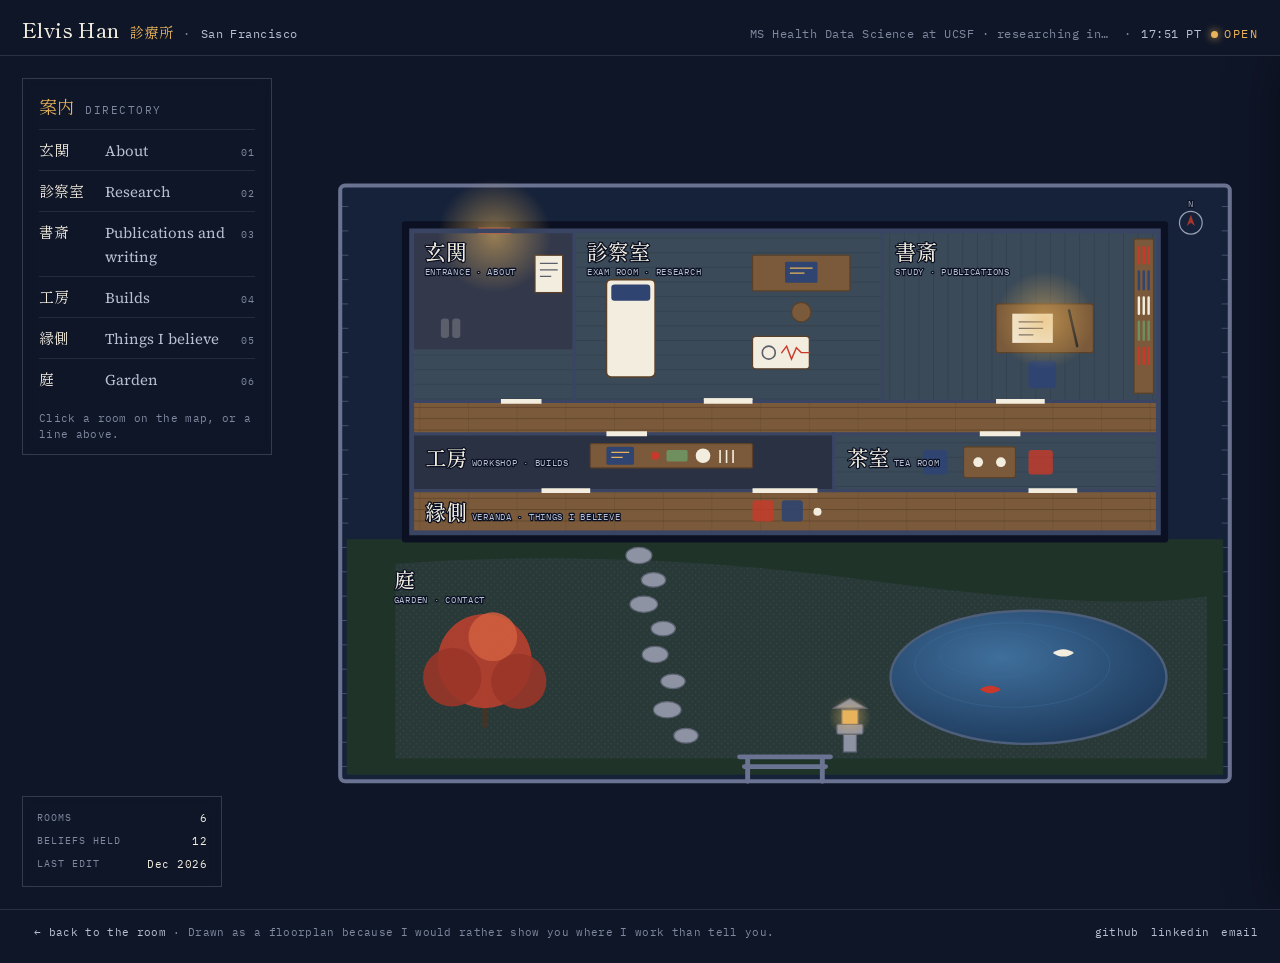
==== map.html @ 02e144aa "Adding an image render and updating files room v2.4" ====
<!doctype html>
<html lang="en">
<head>
<meta charset="utf-8">
<meta name="viewport" content="width=device-width, initial-scale=1">
<title>Elvis Han · site map</title>
<meta name="description" content="Elvis Han. Health data science, machine learning, and a running list of things I believe.">
<link rel="preconnect" href="https://fonts.googleapis.com">
<link rel="preconnect" href="https://fonts.gstatic.com" crossorigin>
<link rel="stylesheet" href="style.css">
</head>
<body>

<!-- ============ top strip ============ -->
<header class="strip">
  <div class="strip-left">
    <span class="strip-name" id="site-name">Elvis Han</span>
    <span class="strip-kanji">診療所</span>
    <span class="strip-sep" aria-hidden="true">·</span>
    <span class="strip-loc" id="site-loc">San Francisco</span>
  </div>
  <div class="strip-right">
    <span class="strip-now" id="site-now"></span>
    <span class="strip-sep" aria-hidden="true">·</span>
    <span class="strip-time"><span id="clock">--:--</span> PT</span>
    <span class="strip-open"><i></i>open</span>
  </div>
</header>

<!-- ============ map stage ============ -->
<main class="stage">

  <!-- directory (left) -->
  <nav class="directory" aria-label="Rooms">
    <div class="dir-head">
      <span class="dir-kanji">案内</span>
      <span class="dir-title">Directory</span>
    </div>
    <ol class="dir-list" id="dir-list"></ol>
    <p class="dir-hint">Click a room on the map, or a line above.</p>
  </nav>

  <!-- the floorplan -->
  <div class="map-wrap">
    <svg id="map" viewBox="0 0 1200 800" role="img" aria-labelledby="map-title" preserveAspectRatio="xMidYMid meet">
      <title id="map-title">Floorplan of a small clinic and garden. Each room opens a section of the site.</title>
      <defs>
        <pattern id="tatami" width="18" height="18" patternUnits="userSpaceOnUse">
          <rect width="18" height="18" fill="var(--tatami)"/>
          <path d="M0 9 H18" stroke="var(--tatami-line)" stroke-width="0.6"/>
        </pattern>
        <pattern id="tatami-v" width="18" height="18" patternUnits="userSpaceOnUse">
          <rect width="18" height="18" fill="var(--tatami)"/>
          <path d="M9 0 V18" stroke="var(--tatami-line)" stroke-width="0.6"/>
        </pattern>
        <pattern id="planks" width="60" height="14" patternUnits="userSpaceOnUse">
          <rect width="60" height="14" fill="var(--wood)"/>
          <path d="M0 13.5 H60" stroke="var(--wood-line)" stroke-width="1"/>
          <path d="M30 0 V14" stroke="var(--wood-line)" stroke-width="0.6" opacity=".6"/>
        </pattern>
        <pattern id="gravel" width="8" height="8" patternUnits="userSpaceOnUse">
          <rect width="8" height="8" fill="var(--gravel)"/>
          <circle cx="2" cy="2" r=".6" fill="var(--gravel-dot)"/>
          <circle cx="6" cy="6" r=".6" fill="var(--gravel-dot)"/>
        </pattern>
        <radialGradient id="lantern" cx="50%" cy="50%" r="50%">
          <stop offset="0" stop-color="var(--gold)" stop-opacity=".55"/>
          <stop offset="1" stop-color="var(--gold)" stop-opacity="0"/>
        </radialGradient>
        <radialGradient id="pond" cx="40%" cy="35%" r="70%">
          <stop offset="0" stop-color="var(--water-hi)"/>
          <stop offset="1" stop-color="var(--water)"/>
        </radialGradient>
        <filter id="glow" x="-20%" y="-20%" width="140%" height="140%">
          <feGaussianBlur stdDeviation="6" result="b"/>
          <feMerge><feMergeNode in="b"/><feMergeNode in="SourceGraphic"/></feMerge>
        </filter>
        <filter id="soft" x="-10%" y="-10%" width="120%" height="120%">
          <feGaussianBlur stdDeviation="2"/>
        </filter>
      </defs>

      <!-- ground -->
      <rect x="0" y="0" width="1200" height="800" fill="var(--ground)"/>

      <!-- compound wall -->
      <rect x="52" y="34" width="1096" height="734" rx="6" fill="var(--yard)" stroke="var(--wall)" stroke-width="5"/>
      <!-- bamboo fence ticks along the wall -->
      <g stroke="var(--wall)" stroke-width="1.2" opacity=".55">
        <path d="M52 60 h10 M52 90 h10 M52 120 h10 M52 150 h10 M52 180 h10 M52 210 h10 M52 240 h10 M52 270 h10 M52 300 h10 M52 330 h10 M52 360 h10 M52 390 h10 M52 420 h10 M52 450 h10 M52 480 h10 M52 510 h10 M52 540 h10 M52 570 h10 M52 600 h10 M52 630 h10 M52 660 h10 M52 690 h10 M52 720 h10 M52 750 h10"/>
        <path d="M1138 60 h10 M1138 90 h10 M1138 120 h10 M1138 150 h10 M1138 180 h10 M1138 210 h10 M1138 240 h10 M1138 270 h10 M1138 300 h10 M1138 330 h10 M1138 360 h10 M1138 390 h10 M1138 420 h10 M1138 450 h10 M1138 480 h10 M1138 510 h10 M1138 540 h10 M1138 570 h10 M1138 600 h10 M1138 630 h10 M1138 660 h10 M1138 690 h10 M1138 720 h10 M1138 750 h10"/>
      </g>

      <!-- ===== garden (contact) ===== -->
      <g class="room room-garden" data-room="contact" tabindex="0" role="button" aria-label="Garden: contact">
        <rect class="hit" x="60" y="470" width="1080" height="290" fill="transparent"/>
        <!-- moss lawn -->
        <path d="M60 470 H1140 V760 H60 Z" fill="var(--moss)"/>
        <!-- raked gravel -->
        <path d="M120 500 Q 400 480 700 520 T 1120 540 V740 H120 Z" fill="url(#gravel)" opacity=".9"/>
        <!-- pond -->
        <ellipse cx="900" cy="640" rx="170" ry="82" fill="url(#pond)" stroke="var(--water-edge)" stroke-width="3"/>
        <ellipse cx="880" cy="625" rx="120" ry="52" fill="none" stroke="var(--water-hi)" stroke-width="1" opacity=".5"/>
        <ellipse cx="860" cy="612" rx="70" ry="28" fill="none" stroke="var(--water-hi)" stroke-width="1" opacity=".35"/>
        <!-- koi -->
        <g class="koi">
          <path d="M840 655 c8 -6 18 -6 26 0 c-8 6 -18 6 -26 0z" fill="var(--seal)"/>
          <path d="M930 610 c8 -6 18 -6 26 0 c-8 6 -18 6 -26 0z" fill="var(--paper)"/>
        </g>
        <!-- stepping stones from engawa down to the gate -->
        <g fill="var(--stone)" stroke="var(--stone-edge)" stroke-width="1.5">
          <ellipse cx="420" cy="490" rx="16" ry="10"/>
          <ellipse cx="438" cy="520" rx="15" ry="9"/>
          <ellipse cx="426" cy="550" rx="17" ry="10"/>
          <ellipse cx="450" cy="580" rx="15" ry="9"/>
          <ellipse cx="440" cy="612" rx="16" ry="10"/>
          <ellipse cx="462" cy="645" rx="15" ry="9"/>
          <ellipse cx="455" cy="680" rx="17" ry="10"/>
          <ellipse cx="478" cy="712" rx="15" ry="9"/>
        </g>
        <!-- maple -->
        <g class="maple">
          <line x1="230" y1="640" x2="230" y2="700" stroke="var(--bark)" stroke-width="5" stroke-linecap="round"/>
          <circle cx="230" cy="620" r="58" fill="var(--maple)" opacity=".92"/>
          <circle cx="190" cy="640" r="36" fill="var(--maple-2)" opacity=".9"/>
          <circle cx="272" cy="645" r="34" fill="var(--maple-2)" opacity=".9"/>
          <circle cx="240" cy="590" r="30" fill="var(--maple-3)" opacity=".85"/>
        </g>
        <!-- stone lantern -->
        <g transform="translate(680 700)" fill="var(--stone)" stroke="var(--stone-edge)" stroke-width="1.5">
          <rect x="-8" y="10" width="16" height="22"/>
          <rect x="-16" y="-2" width="32" height="12" rx="2"/>
          <rect x="-10" y="-20" width="20" height="18" fill="var(--gold)" stroke="var(--stone-edge)"/>
          <path d="M-20 -22 L0 -34 L20 -22 Z"/>
          <circle cx="0" cy="-11" r="26" fill="url(#lantern)" stroke="none"/>
        </g>
        <!-- gate -->
        <g transform="translate(600 768)" stroke="var(--wall)" stroke-width="6" stroke-linecap="round" fill="none">
          <path d="M-46 0 V-30 M46 0 V-30 M-56 -30 H56 M-50 -18 H50"/>
        </g>
        <text class="lbl-kanji" x="118" y="530">庭</text>
        <text class="lbl-en" x="118" y="548">garden · contact</text>
      </g>

      <!-- ===== building ===== -->
      <!-- roof edge / footprint shadow -->
      <rect x="128" y="78" width="944" height="396" rx="4" fill="var(--roof)"/>
      <rect x="140" y="90" width="920" height="372" fill="var(--floor)"/>

      <!-- corridor -->
      <rect x="140" y="300" width="920" height="40" fill="url(#planks)"/>

      <!-- engawa (beliefs) -->
      <g class="room" data-room="beliefs" tabindex="0" role="button" aria-label="Engawa veranda: things I believe">
        <rect class="fill" x="140" y="410" width="920" height="52" fill="url(#planks)"/>
        <rect class="lit" x="140" y="410" width="920" height="52" fill="var(--gold)" opacity="0"/>
        <!-- cushions on the veranda -->
        <rect x="560" y="422" width="26" height="26" rx="4" fill="var(--seal)" opacity=".8"/>
        <rect x="596" y="422" width="26" height="26" rx="4" fill="var(--indigo-2)" opacity=".9"/>
        <!-- a cup -->
        <circle cx="640" cy="436" r="5" fill="var(--paper)"/>
        <text class="lbl-kanji" x="156" y="446">縁側</text>
        <text class="lbl-en" x="214" y="446">veranda · things i believe</text>
      </g>

      <!-- genkan (about) -->
      <g class="room" data-room="about" tabindex="0" role="button" aria-label="Genkan entrance: about">
        <rect class="fill" x="140" y="90" width="200" height="210" fill="var(--stone-floor)"/>
        <rect class="lit" x="140" y="90" width="200" height="210" fill="var(--gold)" opacity="0"/>
        <!-- step up to tatami -->
        <rect x="140" y="236" width="200" height="64" fill="url(#tatami)"/>
        <!-- shoes -->
        <g fill="var(--ink-soft)">
          <rect x="176" y="198" width="10" height="24" rx="4"/>
          <rect x="190" y="198" width="10" height="24" rx="4"/>
        </g>
        <!-- door on the north wall -->
        <rect x="222" y="86" width="40" height="8" fill="var(--seal)"/>
        <!-- notice board -->
        <rect x="292" y="120" width="34" height="46" fill="var(--paper)" stroke="var(--wood-line)" stroke-width="1.5"/>
        <path d="M298 130 h22 M298 138 h22 M298 146 h14" stroke="var(--ink-soft)" stroke-width="1.5"/>
        <!-- entrance light -->
        <circle cx="242" cy="96" r="70" fill="url(#lantern)"/>
        <text class="lbl-kanji" x="156" y="126">玄関</text>
        <text class="lbl-en" x="156" y="144">entrance · about</text>
      </g>

      <!-- exam room (research) -->
      <g class="room" data-room="research" tabindex="0" role="button" aria-label="Exam room: research">
        <rect class="fill" x="340" y="90" width="380" height="210" fill="url(#tatami)"/>
        <rect class="lit" x="340" y="90" width="380" height="210" fill="var(--gold)" opacity="0"/>
        <!-- exam bed -->
        <rect x="380" y="150" width="60" height="120" rx="6" fill="var(--paper)" stroke="var(--wood-line)" stroke-width="2"/>
        <rect x="386" y="156" width="48" height="20" rx="4" fill="var(--indigo-2)"/>
        <!-- desk + monitor -->
        <rect x="560" y="120" width="120" height="44" rx="2" fill="var(--wood)" stroke="var(--wood-line)" stroke-width="1.5"/>
        <rect x="600" y="128" width="40" height="26" rx="2" fill="var(--indigo-2)"/>
        <path d="M606 136 h28 M606 142 h18" stroke="var(--gold)" stroke-width="1.5"/>
        <!-- stool -->
        <circle cx="620" cy="190" r="12" fill="var(--wood)" stroke="var(--wood-line)" stroke-width="1.5"/>
        <!-- wearable on a tray -->
        <rect x="560" y="220" width="70" height="40" rx="4" fill="var(--paper)" stroke="var(--wood-line)" stroke-width="1.5"/>
        <circle cx="580" cy="240" r="8" fill="none" stroke="var(--ink-soft)" stroke-width="2"/>
        <path d="M596 240 l6 -8 l6 16 l6 -14 l6 6 h10" fill="none" stroke="var(--seal)" stroke-width="1.8" stroke-linecap="round"/>
        <!-- sliding door to corridor -->
        <rect x="500" y="296" width="60" height="6" fill="var(--paper)"/>
        <text class="lbl-kanji" x="356" y="126">診察室</text>
        <text class="lbl-en" x="356" y="144">exam room · research</text>
      </g>

      <!-- study (publications) -->
      <g class="room" data-room="publications" tabindex="0" role="button" aria-label="Study: publications and writing">
        <rect class="fill" x="720" y="90" width="340" height="210" fill="url(#tatami-v)"/>
        <rect class="lit" x="720" y="90" width="340" height="210" fill="var(--gold)" opacity="0"/>
        <!-- bookshelves along the east wall -->
        <g fill="var(--wood)" stroke="var(--wood-line)" stroke-width="1.5">
          <rect x="1030" y="100" width="24" height="190"/>
        </g>
        <g stroke-width="3" stroke-linecap="round">
          <path d="M1036 110 v20 M1042 110 v20 M1048 110 v20" stroke="var(--seal)"/>
          <path d="M1036 140 v22 M1042 140 v22 M1048 140 v22" stroke="var(--indigo-2)"/>
          <path d="M1036 172 v20 M1042 172 v20 M1048 172 v20" stroke="var(--paper)"/>
          <path d="M1036 202 v22 M1042 202 v22 M1048 202 v22" stroke="var(--moss-2)"/>
          <path d="M1036 234 v20 M1042 234 v20 M1048 234 v20" stroke="var(--seal)"/>
        </g>
        <!-- low writing desk with paper and brush -->
        <rect x="860" y="180" width="120" height="60" rx="3" fill="var(--wood)" stroke="var(--wood-line)" stroke-width="1.5"/>
        <rect x="880" y="192" width="50" height="36" fill="var(--paper)"/>
        <path d="M888 202 h30 M888 210 h30 M888 218 h18" stroke="var(--ink-soft)" stroke-width="1.5"/>
        <line x1="950" y1="188" x2="960" y2="232" stroke="var(--ink)" stroke-width="3" stroke-linecap="round"/>
        <!-- zabuton -->
        <rect x="900" y="250" width="34" height="34" rx="5" fill="var(--indigo-2)"/>
        <!-- desk lamp glow -->
        <circle cx="920" cy="200" r="60" fill="url(#lantern)"/>
        <text class="lbl-kanji" x="736" y="126">書斎</text>
        <text class="lbl-en" x="736" y="144">study · publications</text>
      </g>

      <!-- workshop (builds) -->
      <g class="room" data-room="builds" tabindex="0" role="button" aria-label="Workshop: builds and hackathons">
        <rect class="fill" x="140" y="340" width="520" height="70" fill="var(--concrete)"/>
        <rect class="lit" x="140" y="340" width="520" height="70" fill="var(--gold)" opacity="0"/>
        <!-- workbench -->
        <rect x="360" y="352" width="200" height="30" rx="2" fill="var(--wood)" stroke="var(--wood-line)" stroke-width="1.5"/>
        <!-- laptop -->
        <rect x="380" y="356" width="34" height="22" rx="2" fill="var(--indigo-2)"/>
        <path d="M386 363 h22 M386 369 h14" stroke="var(--gold)" stroke-width="1.5"/>
        <!-- soldering bits / parts -->
        <circle cx="440" cy="367" r="5" fill="var(--seal)"/>
        <rect x="454" y="360" width="26" height="14" rx="2" fill="var(--moss-2)"/>
        <rect x="490" y="358" width="18" height="18" rx="9" fill="var(--paper)"/>
        <path d="M520 360 v16 M528 360 v16 M536 360 v16" stroke="var(--paper)" stroke-width="2"/>
        <text class="lbl-kanji" x="156" y="380">工房</text>
        <text class="lbl-en" x="214" y="380">workshop · builds</text>
      </g>

      <!-- tea room (decorative; opens about) -->
      <g class="room room-quiet" data-room="about" tabindex="-1" aria-hidden="true">
        <rect class="fill" x="660" y="340" width="400" height="70" fill="url(#tatami)"/>
        <rect class="lit" x="660" y="340" width="400" height="70" fill="var(--gold)" opacity="0"/>
        <rect x="820" y="356" width="64" height="38" rx="3" fill="var(--wood)" stroke="var(--wood-line)" stroke-width="1.5"/>
        <circle cx="838" cy="375" r="6" fill="var(--paper)"/>
        <circle cx="866" cy="375" r="6" fill="var(--paper)"/>
        <rect x="900" y="360" width="30" height="30" rx="4" fill="var(--seal)" opacity=".8"/>
        <rect x="770" y="360" width="30" height="30" rx="4" fill="var(--indigo-2)"/>
        <text class="lbl-kanji" x="676" y="380">茶室</text>
        <text class="lbl-en" x="734" y="380">tea room</text>
      </g>

      <!-- interior walls -->
      <g stroke="var(--wall-in)" stroke-width="4" fill="none" stroke-linecap="square">
        <path d="M340 90 V300 M720 90 V300"/>
        <path d="M140 300 H1060 M140 340 H1060 M140 410 H1060"/>
        <path d="M660 340 V410"/>
      </g>
      <!-- door gaps painted over the walls -->
      <g stroke="var(--paper)" stroke-width="6" stroke-linecap="butt">
        <path d="M250 300 H300"/>
        <path d="M500 300 H560"/>
        <path d="M860 300 H920"/>
        <path d="M380 340 H430"/>
        <path d="M840 340 H890"/>
        <path d="M300 410 H360 M560 410 H640 M900 410 H960"/>
      </g>
      <!-- outer wall of the building -->
      <rect x="140" y="90" width="920" height="372" fill="none" stroke="var(--wall-in)" stroke-width="6"/>

      <!-- compass / north mark -->
      <g transform="translate(1100 80)" fill="none" stroke="var(--label)" stroke-width="1.5" opacity=".8">
        <circle r="14"/>
        <path d="M0 -10 L5 4 L0 0 L-5 4 Z" fill="var(--seal)" stroke="none"/>
        <text y="-20" text-anchor="middle" class="lbl-en">N</text>
      </g>
    </svg>
  </div>

  <!-- ============ status (bottom-left) ============ -->
  <aside class="status" aria-label="Site notes">
    <div class="status-row"><span class="k">rooms</span><span class="v" id="status-rooms">6</span></div>
    <div class="status-row"><span class="k">beliefs held</span><span class="v" id="status-beliefs">0</span></div>
    <div class="status-row"><span class="k">last edit</span><span class="v" id="status-updated">—</span></div>
  </aside>

  <!-- ============ shoji panel ============ -->
  <section class="panel" id="panel" aria-hidden="true" role="dialog" aria-labelledby="panel-title">
    <div class="panel-inner">
      <header class="panel-head">
        <div class="panel-kanji" id="panel-kanji"></div>
        <div>
          <h2 class="panel-title" id="panel-title"></h2>
          <p class="panel-sub" id="panel-sub"></p>
        </div>
        <button class="panel-close" id="panel-close" aria-label="Close panel">×</button>
      </header>
      <div class="panel-body" id="panel-body"></div>
      <footer class="panel-foot">
        <button class="pager" id="pager-prev">← prev room</button>
        <button class="pager" id="pager-next">next room →</button>
      </footer>
    </div>
  </section>
  <div class="scrim" id="scrim"></div>
</main>

<!-- ============ mobile / no-map fallback ============ -->
<section class="stack" id="stack" aria-label="All sections"></section>

<footer class="colophon">
  <span><a href="index.html">← back to the room</a> · Drawn as a floorplan because I would rather show you where I work than tell you.</span>
  <span id="colophon-links"></span>
</footer>

<script src="content.js"></script>
<script src="app.js"></script>
</body>
</html>
---- style.css ----
/* =========================================================
   style.css — shared palette, type, and the sliding panel.
   ========================================================= */

/* ---------------------------------------------------------
   FONTS. Everything about type is in this one block.
   To change the fonts: swap the @import line and the three
   --f-* variables for one of the alternatives below, save,
   commit. Nothing else needs editing.

   Which font shows up where, inside a panel:
     --f-display  the kanji and the big title ("時  Now"),
                  book titles, project titles, post titles
     --f-body     ordinary paragraphs and list items
     --f-mono     the subtitle under the title ("The clock."),
                  the small red section headings (READING RIGHT
                  NOW), dates, venues, tags, and link labels

   ALTERNATIVES — paste one set over the two marked lines.

   B. Sharper and more editorial
      @import url("https://fonts.googleapis.com/css2?family=Zen+Old+Mincho:wght@400;500;700&family=Newsreader:ital,opsz,wght@0,6..72,400;0,6..72,600;1,6..72,400&family=JetBrains+Mono:wght@400;500&display=swap");
      --f-display: "Zen Old Mincho", Georgia, serif;
      --f-body: "Newsreader", Georgia, serif;
      --f-mono: "JetBrains Mono", ui-monospace, Menlo, monospace;

   C. Warmer, headings look hand-written
      @import url("https://fonts.googleapis.com/css2?family=Klee+One:wght@400;600&family=Lora:ital,wght@0,400;0,600;1,400&family=IBM+Plex+Mono:wght@400;500&display=swap");
      --f-display: "Klee One", Georgia, serif;
      --f-body: "Lora", Georgia, serif;
      --f-mono: "IBM Plex Mono", ui-monospace, Menlo, monospace;

   D. Modern sans, no serifs anywhere
      @import url("https://fonts.googleapis.com/css2?family=Zen+Kaku+Gothic+New:wght@400;500;700&family=Public+Sans:ital,wght@0,400;0,600;1,400&family=IBM+Plex+Mono:wght@400;500&display=swap");
      --f-display: "Zen Kaku Gothic New", system-ui, sans-serif;
      --f-body: "Public Sans", system-ui, sans-serif;
      --f-mono: "IBM Plex Mono", ui-monospace, Menlo, monospace;

   Keep a Japanese-capable face in --f-display: the kanji labels
   (部屋, 本棚, 時) fall back to a system font without one.
   Body text size lives in `.panel-body` further down this file.
   --------------------------------------------------------- */

/* A. Current: literary, warm  ← the @import line */
@import url("https://fonts.googleapis.com/css2?family=Shippori+Mincho:wght@400;500;700&family=Source+Serif+4:ital,opsz,wght@0,8..60,400;0,8..60,600;1,8..60,400&family=IBM+Plex+Mono:wght@400;500&display=swap");

:root {
  /* palette */
  --ground: #0f1628;
  --yard: #16223a;
  --ink: #22242b;
  --ink-soft: #5b5f6b;
  --paper: #f3eddf;
  --paper-2: #e9e1cf;
  --paper-line: #d6cbb3;
  --gold: #e8b35a;
  --seal: #c9392b;
  --indigo-2: #2f4470;
  --label: #b9c0d3;
  --label-dim: #7f889f;

  /* map materials */
  --wall: #6b7392;
  --wall-in: #3a4463;
  --roof: #0b1122;
  --floor: #1d2740;
  --tatami: #3b4a58;
  --tatami-line: #2d3a46;
  --wood: #7a5a3a;
  --wood-line: #5a4028;
  --stone-floor: #33394a;
  --concrete: #2a3143;
  --moss: #1f3328;
  --moss-2: #6f8f5e;
  --gravel: #2a3a3a;
  --gravel-dot: #4b5f5f;
  --stone: #8d93a3;
  --stone-edge: #5e6474;
  --water: #1e3a5c;
  --water-hi: #3f6f9c;
  --water-edge: #4d5f7a;
  --maple: #b7412f;
  --maple-2: #9a3628;
  --maple-3: #d2603f;
  --bark: #4a3223;

  /* type — the three lines the FONTS block above refers to */
  --f-display: "Shippori Mincho", "Hiragino Mincho ProN", "Yu Mincho", Georgia, serif;
  --f-body: "Source Serif 4", Georgia, "Times New Roman", serif;
  --f-mono: "IBM Plex Mono", ui-monospace, SFMono-Regular, Menlo, monospace;

  --panel-w: min(560px, 92vw);
  --ease: cubic-bezier(.2,.7,.2,1);
}

* { box-sizing: border-box; }
html, body { margin: 0; }
body {
  background: var(--ground);
  color: var(--label);
  font-family: var(--f-body);
  font-size: 16px;
  line-height: 1.55;
  -webkit-font-smoothing: antialiased;
  min-height: 100vh;
}
a { color: inherit; }
button { font: inherit; cursor: pointer; }
:focus-visible { outline: 2px solid var(--gold); outline-offset: 3px; }

/* ---------- top strip ---------- */
.strip {
  display: flex; justify-content: space-between; align-items: baseline; gap: 16px;
  padding: 14px 22px 10px;
  font-family: var(--f-mono); font-size: 12px; letter-spacing: .04em;
  color: var(--label);
  border-bottom: 1px solid rgba(185,192,211,.15);
}
.strip-left, .strip-right { display: flex; align-items: baseline; gap: 10px; flex-wrap: wrap; }
.strip-name { font-family: var(--f-display); font-size: 20px; font-weight: 500; color: var(--paper); letter-spacing: .02em; }
.strip-kanji { font-family: var(--f-display); color: var(--gold); font-size: 14px; }
.strip-sep { color: var(--label-dim); }
.strip-now { color: var(--label-dim); max-width: 52ch; overflow: hidden; text-overflow: ellipsis; white-space: nowrap; }
.strip-time { font-variant-numeric: tabular-nums; }
.strip-open { color: var(--gold); text-transform: uppercase; letter-spacing: .12em; display: inline-flex; align-items: center; gap: 6px; }
.strip-open i { width: 7px; height: 7px; border-radius: 50%; background: var(--gold); box-shadow: 0 0 8px var(--gold); display: inline-block; }

/* ---------- stage ---------- */
.stage {
  position: relative;
  height: calc(100vh - 47px);
  min-height: 560px;
  overflow: hidden;
}
.map-wrap { position: absolute; top: 0; right: 0; bottom: 0; left: 290px; display: grid; place-items: center; padding: 8px; }
#map { width: 100%; height: 100%; max-height: 100%; }

/* ---------- map interactivity ---------- */
.room { cursor: pointer; }
.room .lit { transition: opacity .35s var(--ease); }
.room:hover .lit, .room:focus-visible .lit { opacity: .14; }
.room.active .lit { opacity: .26; }
.room.active .lbl-kanji { fill: var(--gold); }
.room-quiet { cursor: default; }
.room-quiet:hover .lit { opacity: .06; }
.room-garden:hover .hit, .room-garden.active .hit { fill: rgba(232,179,90,.06); }

.lbl-kanji {
  font-family: var(--f-display); font-size: 26px; font-weight: 500;
  fill: var(--paper); paint-order: stroke; stroke: var(--roof); stroke-width: 3px; stroke-linejoin: round;
  pointer-events: none;
}
.lbl-en {
  font-family: var(--f-mono); font-size: 11px; letter-spacing: .08em; text-transform: uppercase;
  fill: var(--label); paint-order: stroke; stroke: var(--roof); stroke-width: 3px; stroke-linejoin: round;
  pointer-events: none;
}
.koi path { animation: drift 9s ease-in-out infinite alternate; transform-origin: center; }
.koi path:last-child { animation-duration: 12s; animation-delay: -4s; }
@keyframes drift { from { transform: translate(0,0) } to { transform: translate(28px, -10px) } }
.maple circle { animation: sway 7s ease-in-out infinite alternate; transform-origin: 230px 700px; }
@keyframes sway { from { transform: rotate(-.6deg) } to { transform: rotate(.6deg) } }

/* ---------- directory ---------- */
.directory {
  position: absolute; left: 22px; top: 22px; z-index: 3;
  width: 250px;
  background: rgba(15,22,40,.82);
  border: 1px solid rgba(185,192,211,.22);
  backdrop-filter: blur(6px);
  padding: 14px 16px 12px;
}
.dir-head { display: flex; align-items: baseline; gap: 10px; margin-bottom: 8px; }
.dir-kanji { font-family: var(--f-display); color: var(--gold); font-size: 18px; }
.dir-title { font-family: var(--f-mono); font-size: 11px; letter-spacing: .14em; text-transform: uppercase; color: var(--label-dim); }
.dir-list { list-style: none; margin: 0; padding: 0; }
.dir-list li { border-top: 1px solid rgba(185,192,211,.12); }
.dir-list button {
  width: 100%; background: none; border: 0; color: var(--label);
  display: grid; grid-template-columns: 58px 1fr auto; align-items: baseline; gap: 8px;
  padding: 8px 0; text-align: left;
}
.dir-list button:hover, .dir-list button.active { color: var(--paper); }
.dir-list .k { font-family: var(--f-display); font-size: 15px; color: var(--paper); }
.dir-list .t { font-size: 15px; }
.dir-list .n { font-family: var(--f-mono); font-size: 10px; color: var(--label-dim); letter-spacing: .1em; }
.dir-list button.active .n { color: var(--gold); }
.dir-hint { font-family: var(--f-mono); font-size: 10.5px; color: var(--label-dim); margin: 10px 0 0; letter-spacing: .03em; }

/* ---------- status ---------- */
.status {
  position: absolute; left: 22px; bottom: 22px; z-index: 3;
  font-family: var(--f-mono); font-size: 11px; letter-spacing: .04em;
  background: rgba(15,22,40,.82); border: 1px solid rgba(185,192,211,.22);
  padding: 10px 14px; min-width: 200px; backdrop-filter: blur(6px);
}
.status-row { display: flex; justify-content: space-between; gap: 18px; padding: 3px 0; }
.status .k { color: var(--label-dim); text-transform: uppercase; letter-spacing: .1em; font-size: 10px; }
.status .v { color: var(--paper); font-variant-numeric: tabular-nums; }

/* ---------- shoji panel ---------- */
.scrim {
  position: absolute; inset: 0; z-index: 4; background: rgba(8,12,24,.45);
  opacity: 0; pointer-events: none; transition: opacity .3s var(--ease);
}
.scrim.show { opacity: 1; pointer-events: auto; }
.panel {
  position: absolute; top: 0; right: 0; bottom: 0; z-index: 5;
  width: var(--panel-w);
  transform: translateX(104%);
  transition: transform .45s var(--ease);
  /* shoji frame */
  background:
    linear-gradient(90deg, var(--wood-line) 0 6px, transparent 6px),
    var(--paper);
  box-shadow: -20px 0 50px rgba(0,0,0,.45);
  color: var(--ink);
}
.panel.open { transform: translateX(0); }
.panel-inner {
  height: 100%; display: flex; flex-direction: column;
  padding: 0 0 0 6px;
  /* lattice of a shoji screen, faint */
  background-image:
    linear-gradient(var(--paper-line) 1px, transparent 1px),
    linear-gradient(90deg, var(--paper-line) 1px, transparent 1px);
  background-size: 100% 140px, 140px 100%;
  background-position: 0 72px, 40px 0;
}
.panel-head {
  display: grid; grid-template-columns: auto 1fr auto; gap: 16px; align-items: start;
  padding: 26px 26px 18px 30px;
  background: var(--paper);
  border-bottom: 1px solid var(--paper-line);
}
.panel-kanji {
  font-family: var(--f-display); font-size: 40px; line-height: 1; color: var(--seal); font-weight: 500;
  letter-spacing: .04em; padding-top: 2px;
}
.panel-title { font-family: var(--f-display); font-size: 26px; margin: 0 0 4px; font-weight: 500; color: var(--ink); text-wrap: balance; line-height: 1.2; }
.panel-sub { margin: 0; font-family: var(--f-mono); font-size: 11.5px; color: var(--ink-soft); letter-spacing: .03em; }
.panel-close {
  background: none; border: 1px solid var(--paper-line); color: var(--ink-soft);
  width: 34px; height: 34px; border-radius: 50%; font-size: 20px; line-height: 1;
}
.panel-close:hover { border-color: var(--ink); color: var(--ink); }
.panel-body {
  flex: 1; overflow-y: auto; padding: 22px 30px 30px;
  background: rgba(243,237,223,.86);
  font-size: 16.5px; line-height: 1.6;
}
.panel-body p { margin: 0 0 14px; max-width: 62ch; }
.panel-body h3 {
  font-family: var(--f-mono); font-size: 11px; letter-spacing: .16em; text-transform: uppercase;
  color: var(--seal); margin: 26px 0 10px; font-weight: 500;
}
.panel-body ul { margin: 0 0 14px; padding-left: 20px; }
.panel-body li { margin: 4px 0; }

.entry { padding: 14px 0; border-top: 1px solid var(--paper-line); }
.entry:first-child { border-top: 0; padding-top: 0; }
.entry h4 { font-family: var(--f-display); font-weight: 500; font-size: 18px; margin: 0 0 2px; color: var(--ink); line-height: 1.3; }
.entry .meta { font-family: var(--f-mono); font-size: 11px; color: var(--ink-soft); margin: 0 0 8px; letter-spacing: .02em; }
.entry p { margin: 0 0 8px; }
.entry a.more { font-family: var(--f-mono); font-size: 11.5px; color: var(--seal); text-decoration: none; border-bottom: 1px solid currentColor; }
.tags { display: flex; flex-wrap: wrap; gap: 6px; margin-top: 8px; }
.tags span {
  font-family: var(--f-mono); font-size: 10.5px; letter-spacing: .04em;
  border: 1px solid var(--paper-line); padding: 2px 8px; color: var(--ink-soft); background: var(--paper);
}

.pub { padding: 12px 0; border-top: 1px solid var(--paper-line); display: grid; grid-template-columns: 1fr auto; gap: 6px 14px; }
.pub:first-of-type { border-top: 0; }
.pub h4 { grid-column: 1; font-family: var(--f-display); font-weight: 500; font-size: 17px; margin: 0; color: var(--ink); line-height: 1.3; }
.pub .venue { grid-column: 1; font-family: var(--f-mono); font-size: 11px; color: var(--ink-soft); }
.pub .status {
  grid-column: 2; grid-row: 1 / span 2; align-self: start;
  position: static; min-width: 0; padding: 4px 8px; background: var(--ink); color: var(--paper);
  font-family: var(--f-mono); font-size: 10px; letter-spacing: .1em; text-transform: uppercase; border: 0; backdrop-filter: none; white-space: nowrap;
}
.pub .status.sub { background: var(--indigo-2); }
.pub .status.prep { background: transparent; color: var(--ink-soft); border: 1px solid var(--paper-line); }
.pub p { grid-column: 1 / -1; margin: 4px 0 0; font-size: 15px; }
.pub a.more { grid-column: 1 / -1; font-family: var(--f-mono); font-size: 11px; color: var(--seal); text-decoration: none; }

.beliefs { list-style: none; margin: 0; padding: 0; counter-reset: b; }
.beliefs li {
  counter-increment: b; position: relative; padding: 12px 0 12px 46px; border-top: 1px solid var(--paper-line);
  max-width: 62ch;
}
.beliefs li:first-child { border-top: 0; }
.beliefs li::before {
  content: counter(b, decimal-leading-zero);
  position: absolute; left: 0; top: 14px;
  font-family: var(--f-mono); font-size: 11px; color: var(--seal); letter-spacing: .06em;
}
.intro { font-style: italic; color: var(--ink-soft); }

.links { list-style: none; padding: 0; margin: 0 0 14px; display: grid; gap: 6px; }
.links a { font-family: var(--f-mono); font-size: 13px; color: var(--ink); text-decoration: none; display: inline-flex; gap: 10px; }
.links a .k { color: var(--seal); width: 70px; }
.links a:hover { text-decoration: underline; }

.panel-foot {
  display: flex; justify-content: space-between; padding: 12px 26px 16px 30px;
  border-top: 1px solid var(--paper-line); background: var(--paper);
}
.pager { background: none; border: 0; font-family: var(--f-mono); font-size: 11.5px; color: var(--ink-soft); letter-spacing: .04em; padding: 4px 0; }
.pager:hover { color: var(--seal); }

/* seal stamp in panel corner */
.panel-head::after {
  content: "印"; /* placeholder hanko; swap in the character for your own name */
  position: absolute; right: 30px; bottom: -14px;
  font-family: var(--f-display); font-size: 16px; color: var(--seal);
  border: 1.5px solid var(--seal); width: 28px; height: 28px; display: grid; place-items: center;
  background: var(--paper); transform: rotate(-6deg); opacity: .9;
}
.panel-head { position: relative; }

/* ---------- stacked fallback (mobile) ---------- */
.stack { display: none; }
.colophon {
  display: flex; justify-content: space-between; gap: 16px; flex-wrap: wrap;
  padding: 14px 22px 22px; font-family: var(--f-mono); font-size: 11px; color: var(--label-dim); letter-spacing: .03em;
  border-top: 1px solid rgba(185,192,211,.15);
}
.colophon a { color: var(--label); text-decoration: none; margin-left: 12px; }
.colophon a:hover { color: var(--gold); }

@media (max-width: 820px) {
  .stage { height: auto; min-height: 0; overflow: visible; }
  .map-wrap { position: relative; inset: auto; left: auto; padding: 8px 8px 0; }
  .directory, .status { position: static; width: auto; margin: 12px 14px 0; backdrop-filter: none; }
  .status { display: none; }
  .panel { position: fixed; --panel-w: 100vw; }
  .scrim { position: fixed; }
  .strip-now { display: none; }
  .dir-hint { display: none; }
  .stack { display: block; padding: 8px 18px 20px; color: var(--paper); }
  .stack section { padding: 20px 0; border-top: 1px solid rgba(185,192,211,.15); }
  .stack h2 { font-family: var(--f-display); font-weight: 500; font-size: 22px; margin: 0 0 8px; }
  .stack h2 span { color: var(--gold); margin-right: 10px; }
  .stack .panel-body { background: none; padding: 0; color: var(--label); overflow: visible; }
  .stack .panel-body h3 { color: var(--gold); }
  .stack .entry h4, .stack .pub h4 { color: var(--paper); }
  .stack .entry, .stack .pub, .stack .beliefs li { border-color: rgba(185,192,211,.15); }
  .stack .entry .meta, .stack .pub .venue, .stack .intro, .stack .tags span { color: var(--label-dim); }
  .stack .tags span { border-color: rgba(185,192,211,.25); background: none; }
  .stack .pub .status.prep { color: var(--label-dim); border-color: rgba(185,192,211,.25); }
  .stack .links a { color: var(--paper); }
  .stack .links a .k { color: var(--gold); }
  .stack .beliefs li::before { color: var(--gold); }
}

@media (prefers-reduced-motion: reduce) {
  .panel, .scrim, .room .lit { transition: none; }
  .koi path, .maple circle { animation: none; }
}
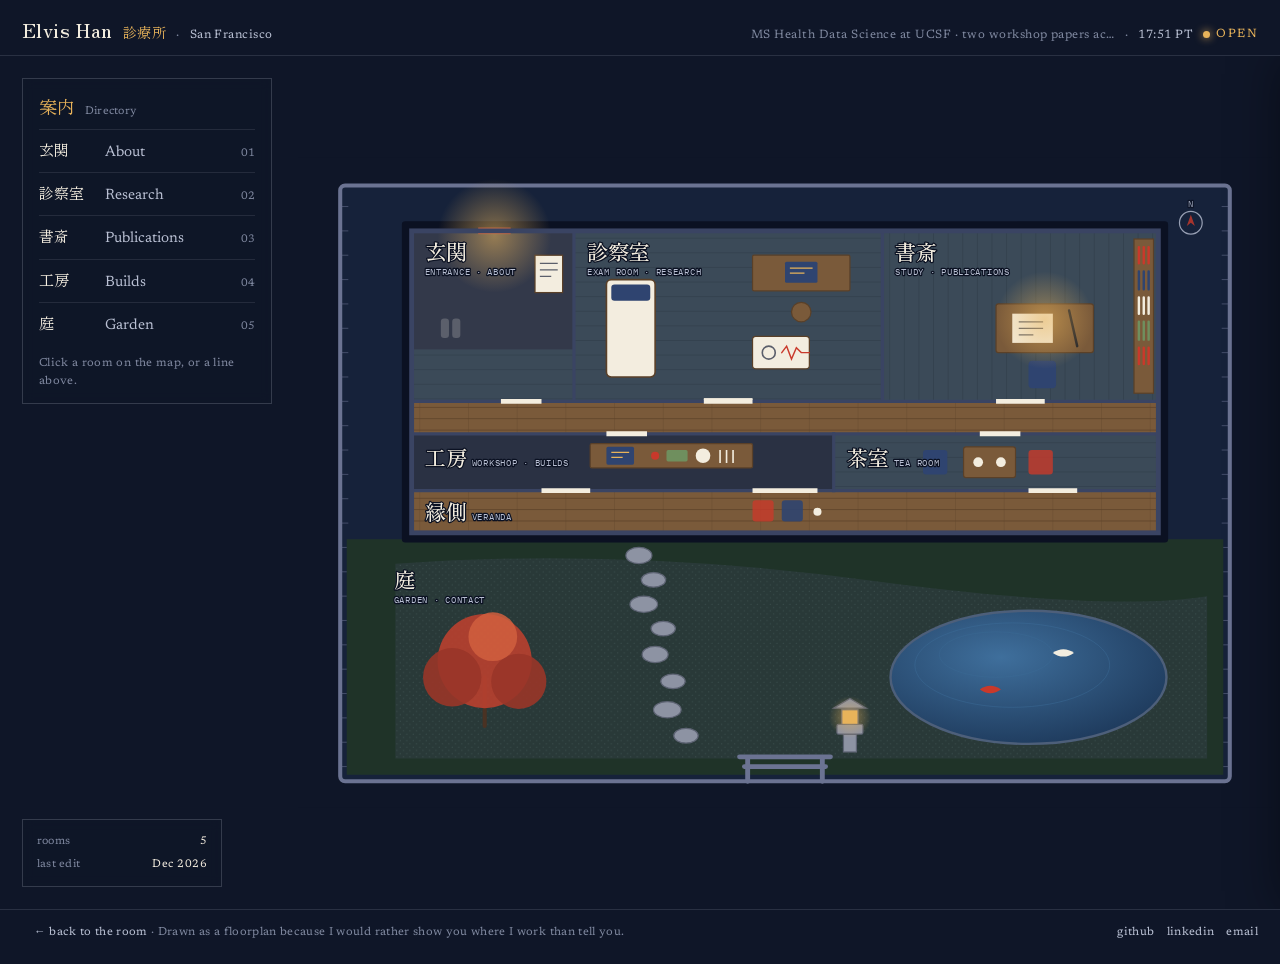
==== commit 852fcaf5: "Remove beliefs section and placeholder disclaimers, trim builds Drop the beliefs room (hotspot, dire" ====
--- a/map.html
+++ b/map.html
@@ -150,8 +150,8 @@
       <!-- corridor -->
       <rect x="140" y="300" width="920" height="40" fill="url(#planks)"/>
 
-      <!-- engawa (beliefs) -->
-      <g class="room" data-room="beliefs" tabindex="0" role="button" aria-label="Engawa veranda: things I believe">
+      <!-- engawa (decorative) -->
+      <g aria-hidden="true">
         <rect class="fill" x="140" y="410" width="920" height="52" fill="url(#planks)"/>
         <rect class="lit" x="140" y="410" width="920" height="52" fill="var(--gold)" opacity="0"/>
         <!-- cushions on the veranda -->
@@ -160,7 +160,7 @@
         <!-- a cup -->
         <circle cx="640" cy="436" r="5" fill="var(--paper)"/>
         <text class="lbl-kanji" x="156" y="446">縁側</text>
-        <text class="lbl-en" x="214" y="446">veranda · things i believe</text>
+        <text class="lbl-en" x="214" y="446">veranda</text>
       </g>
 
       <!-- genkan (about) -->
@@ -297,7 +297,6 @@
   <!-- ============ status (bottom-left) ============ -->
   <aside class="status" aria-label="Site notes">
     <div class="status-row"><span class="k">rooms</span><span class="v" id="status-rooms">6</span></div>
-    <div class="status-row"><span class="k">beliefs held</span><span class="v" id="status-beliefs">0</span></div>
     <div class="status-row"><span class="k">last edit</span><span class="v" id="status-updated">—</span></div>
   </aside>
 
--- a/style.css
+++ b/style.css
@@ -36,13 +36,19 @@
       --f-body: "Public Sans", system-ui, sans-serif;
       --f-mono: "IBM Plex Mono", ui-monospace, Menlo, monospace;
 
+   E. Editorial labels (kills the terminal/HUD feel)
+      keep any @import above, then set:
+      --f-label: var(--f-body);
+      --label-case: none;
+      --label-track: .02em;
+
    Keep a Japanese-capable face in --f-display: the kanji labels
    (部屋, 本棚, 時) fall back to a system font without one.
    Body text size lives in `.panel-body` further down this file.
    --------------------------------------------------------- */
 
 /* A. Current: literary, warm  ← the @import line */
-@import url("https://fonts.googleapis.com/css2?family=Shippori+Mincho:wght@400;500;700&family=Source+Serif+4:ital,opsz,wght@0,8..60,400;0,8..60,600;1,8..60,400&family=IBM+Plex+Mono:wght@400;500&display=swap");
+@import url("https://fonts.googleapis.com/css2?family=Zen+Old+Mincho:wght@400;500;700&family=Newsreader:ital,opsz,wght@0,6..72,400;0,6..72,500;0,6..72,600;1,6..72,400;1,6..72,500&family=IBM+Plex+Mono:wght@400&display=swap");
 
 :root {
   /* palette */
@@ -85,9 +91,19 @@
   --bark: #4a3223;
 
   /* type — the three lines the FONTS block above refers to */
-  --f-display: "Shippori Mincho", "Hiragino Mincho ProN", "Yu Mincho", Georgia, serif;
-  --f-body: "Source Serif 4", Georgia, "Times New Roman", serif;
+  --f-display: "Zen Old Mincho", "Hiragino Mincho ProN", "Yu Mincho", Georgia, serif;
+  --f-body: "Newsreader", Georgia, "Times New Roman", serif;
   --f-mono: "IBM Plex Mono", ui-monospace, SFMono-Regular, Menlo, monospace;
+
+  /* LABEL VOICE — small type: buttons, section headings, dates, venues, tags.
+     Monospace + uppercase + wide tracking is the "terminal HUD" look.
+     Set these three to change that character everywhere at once.
+     Terminal (current):  var(--f-mono) / uppercase / .1em
+     Editorial:           var(--f-body)  / none     / .02em
+     Quiet sans:          system-ui      / none     / .01em  */
+     --f-label: var(--f-body);
+     --label-case: none;
+     --label-track: .02em;
 
   --panel-w: min(560px, 92vw);
   --ease: cubic-bezier(.2,.7,.2,1);
@@ -112,7 +128,7 @@
 .strip {
   display: flex; justify-content: space-between; align-items: baseline; gap: 16px;
   padding: 14px 22px 10px;
-  font-family: var(--f-mono); font-size: 12px; letter-spacing: .04em;
+  font-family: var(--f-label); font-size: 12px; letter-spacing: .04em;
   color: var(--label);
   border-bottom: 1px solid rgba(185,192,211,.15);
 }
@@ -172,7 +188,7 @@
 }
 .dir-head { display: flex; align-items: baseline; gap: 10px; margin-bottom: 8px; }
 .dir-kanji { font-family: var(--f-display); color: var(--gold); font-size: 18px; }
-.dir-title { font-family: var(--f-mono); font-size: 11px; letter-spacing: .14em; text-transform: uppercase; color: var(--label-dim); }
+.dir-title { font-family: var(--f-label); font-size: 11px; letter-spacing: var(--label-track); text-transform: var(--label-case); color: var(--label-dim); }
 .dir-list { list-style: none; margin: 0; padding: 0; }
 .dir-list li { border-top: 1px solid rgba(185,192,211,.12); }
 .dir-list button {
@@ -183,19 +199,19 @@
 .dir-list button:hover, .dir-list button.active { color: var(--paper); }
 .dir-list .k { font-family: var(--f-display); font-size: 15px; color: var(--paper); }
 .dir-list .t { font-size: 15px; }
-.dir-list .n { font-family: var(--f-mono); font-size: 10px; color: var(--label-dim); letter-spacing: .1em; }
+.dir-list .n { font-family: var(--f-label); font-size: 11px; color: var(--label-dim); letter-spacing: var(--label-track); }
 .dir-list button.active .n { color: var(--gold); }
-.dir-hint { font-family: var(--f-mono); font-size: 10.5px; color: var(--label-dim); margin: 10px 0 0; letter-spacing: .03em; }
+.dir-hint { font-family: var(--f-label); font-size: 11.5px; color: var(--label-dim); margin: 10px 0 0; letter-spacing: .03em; }
 
 /* ---------- status ---------- */
 .status {
   position: absolute; left: 22px; bottom: 22px; z-index: 3;
-  font-family: var(--f-mono); font-size: 11px; letter-spacing: .04em;
+  font-family: var(--f-label); font-size: 11px; letter-spacing: .04em;
   background: rgba(15,22,40,.82); border: 1px solid rgba(185,192,211,.22);
   padding: 10px 14px; min-width: 200px; backdrop-filter: blur(6px);
 }
 .status-row { display: flex; justify-content: space-between; gap: 18px; padding: 3px 0; }
-.status .k { color: var(--label-dim); text-transform: uppercase; letter-spacing: .1em; font-size: 10px; }
+.status .k { color: var(--label-dim); text-transform: var(--label-case); letter-spacing: var(--label-track); font-size: 11px; }
 .status .v { color: var(--paper); font-variant-numeric: tabular-nums; }
 
 /* ---------- shoji panel ---------- */
@@ -238,7 +254,7 @@
   letter-spacing: .04em; padding-top: 2px;
 }
 .panel-title { font-family: var(--f-display); font-size: 26px; margin: 0 0 4px; font-weight: 500; color: var(--ink); text-wrap: balance; line-height: 1.2; }
-.panel-sub { margin: 0; font-family: var(--f-mono); font-size: 11.5px; color: var(--ink-soft); letter-spacing: .03em; }
+.panel-sub { margin: 0; font-family: var(--f-label); font-size: 12px; color: var(--ink-soft); letter-spacing: .03em; }
 .panel-close {
   background: none; border: 1px solid var(--paper-line); color: var(--ink-soft);
   width: 34px; height: 34px; border-radius: 50%; font-size: 20px; line-height: 1;
@@ -251,8 +267,9 @@
 }
 .panel-body p { margin: 0 0 14px; max-width: 62ch; }
 .panel-body h3 {
-  font-family: var(--f-mono); font-size: 11px; letter-spacing: .16em; text-transform: uppercase;
-  color: var(--seal); margin: 26px 0 10px; font-weight: 500;
+  font-family: var(--f-label); font-size: 14px; letter-spacing: var(--label-track); text-transform: var(--label-case);
+  font-style: italic; font-weight: 500; font-synthesis: none;
+  color: var(--seal); margin: 26px 0 10px;
 }
 .panel-body ul { margin: 0 0 14px; padding-left: 20px; }
 .panel-body li { margin: 4px 0; }
@@ -260,28 +277,46 @@
 .entry { padding: 14px 0; border-top: 1px solid var(--paper-line); }
 .entry:first-child { border-top: 0; padding-top: 0; }
 .entry h4 { font-family: var(--f-display); font-weight: 500; font-size: 18px; margin: 0 0 2px; color: var(--ink); line-height: 1.3; }
-.entry .meta { font-family: var(--f-mono); font-size: 11px; color: var(--ink-soft); margin: 0 0 8px; letter-spacing: .02em; }
+.entry .meta { font-family: var(--f-label); font-size: 11.5px; color: var(--ink-soft); margin: 0 0 8px; letter-spacing: .02em; }
 .entry p { margin: 0 0 8px; }
-.entry a.more { font-family: var(--f-mono); font-size: 11.5px; color: var(--seal); text-decoration: none; border-bottom: 1px solid currentColor; }
+.entry a.more { font-family: var(--f-label); font-size: 12px; color: var(--seal); text-decoration: none; border-bottom: 1px solid currentColor; }
 .tags { display: flex; flex-wrap: wrap; gap: 6px; margin-top: 8px; }
 .tags span {
-  font-family: var(--f-mono); font-size: 10.5px; letter-spacing: .04em;
-  border: 1px solid var(--paper-line); padding: 2px 8px; color: var(--ink-soft); background: var(--paper);
-}
-
-.pub { padding: 12px 0; border-top: 1px solid var(--paper-line); display: grid; grid-template-columns: 1fr auto; gap: 6px 14px; }
+  font-family: var(--f-label); font-size: 11px; letter-spacing: .04em;
+  border: 1px solid var(--paper-line); padding: 3px 8px; color: var(--ink-soft); background: var(--paper);
+}
+
+.pub { padding: 12px 0; border-top: 1px solid var(--paper-line); }
 .pub:first-of-type { border-top: 0; }
-.pub h4 { grid-column: 1; font-family: var(--f-display); font-weight: 500; font-size: 17px; margin: 0; color: var(--ink); line-height: 1.3; }
-.pub .venue { grid-column: 1; font-family: var(--f-mono); font-size: 11px; color: var(--ink-soft); }
-.pub .status {
-  grid-column: 2; grid-row: 1 / span 2; align-self: start;
-  position: static; min-width: 0; padding: 4px 8px; background: var(--ink); color: var(--paper);
-  font-family: var(--f-mono); font-size: 10px; letter-spacing: .1em; text-transform: uppercase; border: 0; backdrop-filter: none; white-space: nowrap;
-}
-.pub .status.sub { background: var(--indigo-2); }
-.pub .status.prep { background: transparent; color: var(--ink-soft); border: 1px solid var(--paper-line); }
-.pub p { grid-column: 1 / -1; margin: 4px 0 0; font-size: 15px; }
-.pub a.more { grid-column: 1 / -1; font-family: var(--f-mono); font-size: 11px; color: var(--seal); text-decoration: none; }
+.pub h4 { font-family: var(--f-display); font-weight: 500; font-size: 17px; margin: 0 0 6px; color: var(--ink); line-height: 1.3; }
+.pub-meta { display: flex; flex-wrap: wrap; align-items: center; gap: 8px 12px; margin-bottom: 6px; }
+.pub .venue { font-family: var(--f-label); font-size: 11.5px; color: var(--ink-soft); }
+.pub-status {
+  display: inline-block; white-space: nowrap;
+  font-family: var(--f-label); font-size: 11.5px; font-weight: 500; letter-spacing: .01em;
+  padding: 5px 11px 7px; border-radius: 10px; border: 0;
+}
+.pub-legend {
+  display: flex; flex-wrap: wrap; align-items: center; gap: 10px;
+  margin: 0 0 20px; padding: 0; list-style: none;
+}
+.pub-status.accepted {
+  color: #2a4a2a;
+  background: linear-gradient(180deg, #e8f4e8 0%, #d4e8d4 100%);
+  box-shadow: inset 0 1px 0 rgba(255,255,255,.6), 0 2px 0 #9cb89c;
+}
+.pub-status.review {
+  color: #5a4020;
+  background: linear-gradient(180deg, #f4ecd8 0%, #e8dcc4 100%);
+  box-shadow: inset 0 1px 0 rgba(255,255,255,.6), 0 2px 0 #c4a878;
+}
+.pub-status.progress {
+  color: #2a3a4a;
+  background: linear-gradient(180deg, #e8eef4 0%, #d4dce8 100%);
+  box-shadow: inset 0 1px 0 rgba(255,255,255,.6), 0 2px 0 #9cabbc;
+}
+.pub p { margin: 4px 0 0; font-size: 15px; max-width: 62ch; }
+.pub a.more { font-family: var(--f-label); font-size: 11.5px; color: var(--seal); text-decoration: none; }
 
 .beliefs { list-style: none; margin: 0; padding: 0; counter-reset: b; }
 .beliefs li {
@@ -292,12 +327,12 @@
 .beliefs li::before {
   content: counter(b, decimal-leading-zero);
   position: absolute; left: 0; top: 14px;
-  font-family: var(--f-mono); font-size: 11px; color: var(--seal); letter-spacing: .06em;
+  font-family: var(--f-label); font-size: 11.5px; color: var(--seal); letter-spacing: .06em;
 }
 .intro { font-style: italic; color: var(--ink-soft); }
 
 .links { list-style: none; padding: 0; margin: 0 0 14px; display: grid; gap: 6px; }
-.links a { font-family: var(--f-mono); font-size: 13px; color: var(--ink); text-decoration: none; display: inline-flex; gap: 10px; }
+.links a { font-family: var(--f-label); font-size: 13.5px; color: var(--ink); text-decoration: none; display: inline-flex; gap: 10px; }
 .links a .k { color: var(--seal); width: 70px; }
 .links a:hover { text-decoration: underline; }
 
@@ -305,7 +340,7 @@
   display: flex; justify-content: space-between; padding: 12px 26px 16px 30px;
   border-top: 1px solid var(--paper-line); background: var(--paper);
 }
-.pager { background: none; border: 0; font-family: var(--f-mono); font-size: 11.5px; color: var(--ink-soft); letter-spacing: .04em; padding: 4px 0; }
+.pager { background: none; border: 0; font-family: var(--f-label); font-size: 12px; color: var(--ink-soft); letter-spacing: .04em; padding: 4px 0; }
 .pager:hover { color: var(--seal); }
 
 /* seal stamp in panel corner */
@@ -322,7 +357,7 @@
 .stack { display: none; }
 .colophon {
   display: flex; justify-content: space-between; gap: 16px; flex-wrap: wrap;
-  padding: 14px 22px 22px; font-family: var(--f-mono); font-size: 11px; color: var(--label-dim); letter-spacing: .03em;
+  padding: 14px 22px 22px; font-family: var(--f-label); font-size: 11.5px; color: var(--label-dim); letter-spacing: .03em;
   border-top: 1px solid rgba(185,192,211,.15);
 }
 .colophon a { color: var(--label); text-decoration: none; margin-left: 12px; }
@@ -347,7 +382,6 @@
   .stack .entry, .stack .pub, .stack .beliefs li { border-color: rgba(185,192,211,.15); }
   .stack .entry .meta, .stack .pub .venue, .stack .intro, .stack .tags span { color: var(--label-dim); }
   .stack .tags span { border-color: rgba(185,192,211,.25); background: none; }
-  .stack .pub .status.prep { color: var(--label-dim); border-color: rgba(185,192,211,.25); }
   .stack .links a { color: var(--paper); }
   .stack .links a .k { color: var(--gold); }
   .stack .beliefs li::before { color: var(--gold); }
